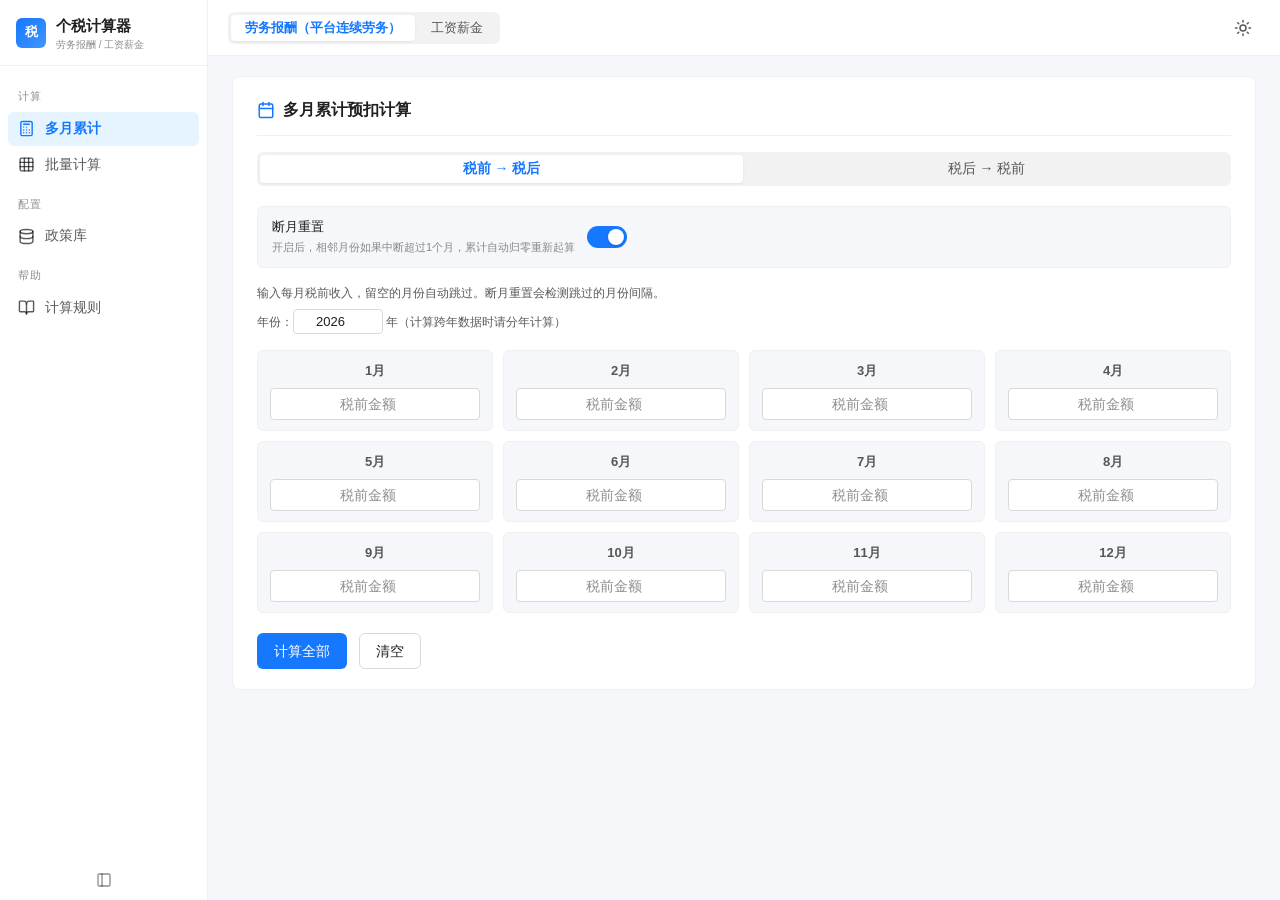
==== index.html @ c93a11ab "feat(报告): 打印/PDF 报告——分节正式式版式、批量逐人工资条块、敏感信息脱敏、抬头定制 - 新增 print-report.js（PageReport）：数据组装纯函数（rows+env " ====
<!DOCTYPE html>
<html lang="zh-CN">
<head>
<meta charset="UTF-8">
<meta name="viewport" content="width=device-width, initial-scale=1.0">
<title>个税计算器 · 劳务报酬 / 工资薪金</title>
<link rel="stylesheet" href="css/tokens.css">
<link rel="stylesheet" href="css/base.css">
<link rel="stylesheet" href="css/components.css">
<link rel="stylesheet" href="css/layout.css">
<link rel="stylesheet" href="css/print.css">
</head>
<body>
<div class="app-shell">

  <!-- ==================== 侧边栏 ==================== -->
  <aside class="sidebar" id="sidebar">
    <div class="sidebar-brand">
      <div class="brand-logo">税</div>
      <div class="brand-name">个税计算器<small>劳务报酬 / 工资薪金</small></div>
    </div>
    <nav class="sidebar-menu">
      <div class="menu-group">计算</div>
      <button class="menu-item" data-route="multi">
        <span class="icon"><svg viewBox="0 0 24 24" fill="none" stroke="currentColor" stroke-width="2" stroke-linecap="round" stroke-linejoin="round"><rect x="4" y="2" width="16" height="20" rx="2"/><line x1="8" x2="16" y1="6" y2="6"/><path d="M16 14h.01"/><path d="M12 10h.01"/><path d="M8 10h.01"/><path d="M12 14h.01"/><path d="M8 14h.01"/><path d="M12 18h.01"/><path d="M8 18h.01"/><path d="M16 18h.01"/></svg></span>
        <span class="menu-label">多月累计</span>
      </button>
      <button class="menu-item" data-route="batch">
        <span class="icon"><svg viewBox="0 0 24 24" fill="none" stroke="currentColor" stroke-width="2" stroke-linecap="round" stroke-linejoin="round"><rect width="18" height="18" x="3" y="3" rx="2"/><path d="M3 9h18"/><path d="M3 15h18"/><path d="M9 3v18"/><path d="M15 3v18"/></svg></span>
        <span class="menu-label">批量计算</span>
      </button>
      <div class="menu-group">配置</div>
      <button class="menu-item" data-route="policy">
        <span class="icon"><svg viewBox="0 0 24 24" fill="none" stroke="currentColor" stroke-width="2" stroke-linecap="round" stroke-linejoin="round"><ellipse cx="12" cy="5" rx="9" ry="3"/><path d="M3 5V19A9 3 0 0 0 21 19V5"/><path d="M3 12A9 3 0 0 0 21 12"/></svg></span>
        <span class="menu-label">政策库</span>
      </button>
      <div class="menu-group">帮助</div>
      <button class="menu-item" data-route="rules">
        <span class="icon"><svg viewBox="0 0 24 24" fill="none" stroke="currentColor" stroke-width="2" stroke-linecap="round" stroke-linejoin="round"><path d="M12 7v14"/><path d="M3 18a1 1 0 0 1-1-1V4a1 1 0 0 1 1-1h5a4 4 0 0 1 4 4 4 4 0 0 1 4-4h5a1 1 0 0 1 1 1v13a1 1 0 0 1-1 1h-6a3 3 0 0 0-3 3 3 3 0 0 0-3-3z"/></svg></span>
        <span class="menu-label">计算规则</span>
      </button>
    </nav>
    <button class="btn btn-text btn-sm collapse-btn" id="sidebar-collapse" title="折叠侧栏">
      <svg viewBox="0 0 24 24" fill="none" stroke="currentColor" stroke-width="2" stroke-linecap="round" stroke-linejoin="round"><rect width="18" height="18" x="3" y="3" rx="2"/><path d="M9 3v18"/></svg>
    </button>
  </aside>
  <div class="drawer-mask" id="drawer-mask"></div>

  <!-- ==================== 主区 ==================== -->
  <div class="main-area">

    <header class="topbar">
      <button class="icon-btn hamburger-btn" id="sidebar-hamburger" title="打开菜单">
        <svg viewBox="0 0 24 24" fill="none" stroke="currentColor" stroke-width="2" stroke-linecap="round" stroke-linejoin="round"><line x1="4" x2="20" y1="6" y2="6"/><line x1="4" x2="20" y1="12" y2="12"/><line x1="4" x2="20" y1="18" y2="18"/></svg>
      </button>
      <div class="seg topbar-income">
        <button class="seg-btn income-type-btn active" data-income-type="labor">劳务报酬<span class="income-sub">（平台连续劳务）</span></button>
        <button class="seg-btn income-type-btn" data-income-type="salary">工资薪金</button>
      </div>
      <span class="spacer"></span>
      <button class="icon-btn" id="theme-toggle" title="切换亮暗主题">
        <svg class="icon-sun" viewBox="0 0 24 24" fill="none" stroke="currentColor" stroke-width="2" stroke-linecap="round" stroke-linejoin="round"><circle cx="12" cy="12" r="4"/><path d="M12 2v2"/><path d="M12 20v2"/><path d="m4.93 4.93 1.41 1.41"/><path d="m17.66 17.66 1.41 1.41"/><path d="M2 12h2"/><path d="M20 12h2"/><path d="m6.34 17.66-1.41 1.41"/><path d="m19.07 4.93-1.41 1.41"/></svg>
        <svg class="icon-moon" viewBox="0 0 24 24" fill="none" stroke="currentColor" stroke-width="2" stroke-linecap="round" stroke-linejoin="round" style="display:none;"><path d="M12 3a6 6 0 0 0 9 9 9 9 0 1 1-9-9Z"/></svg>
      </button>
    </header>

    <main class="page-container">

      <!-- ======== 页面：多月累计 ======== -->
      <section class="page" id="page-multi">
        <div class="card">
          <div class="card-title">
            <span class="icon"><svg viewBox="0 0 24 24" fill="none" stroke="currentColor" stroke-width="2" stroke-linecap="round" stroke-linejoin="round"><path d="M8 2v4"/><path d="M16 2v4"/><rect width="18" height="18" x="3" y="4" rx="2"/><path d="M3 10h18"/></svg></span>
            多月累计预扣计算
          </div>

          <!-- 工资参数卡（内嵌，仅工资薪金模式显示；点击卡片头折叠/展开） -->
          <div id="multi-params-card" style="display:none;margin-bottom:20px;">
            <div class="boxed-block" style="padding:12px 16px;">
              <div class="row-flex" style="align-items:center;margin-bottom:0;cursor:pointer;user-select:none;" onclick="PageParams.toggleCard()" title="点击展开/收起工资参数">
                <span id="params-card-arrow" style="font-size:11px;color:var(--t-text-2);width:14px;">▾</span>
                <strong style="font-size:13px;color:var(--t-text);">⚙ 工资参数</strong>
                <span id="params-card-summary" style="font-size:12px;color:var(--t-text-2);flex:1;"></span>
                <button class="btn btn-secondary btn-sm" onclick="event.stopPropagation();App.navigate('policy')">政策数据管理</button>
              </div>
              <div id="params-card-body" style="margin-top:12px;">
                <div class="info-box warning" id="sp-data-missing" style="display:none;margin-bottom:12px;">
                  未检测到政策数据文件 <strong>tax-policy-data.js</strong>（应与本页面放在同一目录）。请拷贝该文件到同目录后刷新，或在「政策数据管理」中导入 Excel / JSON。
                </div>
                <div class="salary-params-grid">
                  <div class="sp-field"><label>参保城市</label><select id="sp-city" onchange="PageParams.onCityParamChange()"></select></div>
                  <div class="sp-field"><label>政策年度</label><select id="sp-year" onchange="PageParams.readSalaryParams()"></select></div>
                  <div class="sp-field"><label>公积金比例</label><select id="sp-fund-rate" onchange="PageParams.readSalaryParams()"></select></div>
                  <div class="sp-field" id="sp-fund-rate-custom-wrap" style="display:none;"><label>公积金比例（%）</label><input type="number" id="sp-fund-rate-custom" min="0" max="100" step="0.1" placeholder="如 7" oninput="PageParams.readSalaryParams()"></div>
                  <div class="sp-field"><label>社保基数（元/月）</label><input type="number" id="sp-social-base" min="0" step="0.01" placeholder="如 10000" oninput="PageParams.readSalaryParams()"></div>
                  <div class="sp-field"><label>公积金基数（元/月）</label><input type="number" id="sp-fund-base" min="0" step="0.01" placeholder="留空跟随社保基数" oninput="PageParams.readSalaryParams()"></div>
                  <div class="sp-field"><label>专项附加扣除（元/月）</label><input type="number" id="sp-extra-deduction" min="0" step="0.01" placeholder="如 1500" oninput="PageParams.readSalaryParams()"></div>
                </div>
                <div class="boxed-block">
                  <div class="row-flex" style="margin-bottom:4px;align-items:center;">
                    <label style="display:flex;align-items:center;gap:6px;font-weight:600;color:var(--t-text);cursor:pointer;">
                      <input type="checkbox" id="sp-extra-detail-on" onchange="PageParams.onExtraDetailToggle()"> 专项附加扣除按项分列（子女教育/婴幼儿/房贷房租等 7 项，含政策校验）
                    </label>
                    <span id="sp-extra-total-hint" style="margin-left:auto;font-size:12px;color:var(--t-success);font-weight:600;"></span>
                  </div>
                  <div id="sp-extra-detail-wrap" style="display:none;"></div>
                </div>
                <div class="row-flex" style="align-items:center;margin-bottom:8px;font-size:12px;color:var(--t-text-2);">
                  <span>政策预览月份：</span>
                  <input type="month" id="sp-preview-month" class="input-inline" onchange="PageParams.renderSalaryItemsTable()">
                  <span>实际计算按<strong>每笔发放月份</strong>自动匹配政策年度（如 2026 年 1~6 月适用 2025 社保年度标准）；切换上方月份可预览该月适用的上下限与实缴。</span>
                </div>
                <div class="scroll-x" style="margin-bottom:10px;">
                  <table class="result-table" id="sp-items-table" style="font-size:12px;"></table>
                </div>
                <div class="hint" style="margin-bottom:0;">政策数据为参考值，请以当地社保部门公布为准，可在「政策数据管理」中修改或导入。社保保留到分；公积金月缴存额按惯例四舍五入取整到元。批量计算时，行内「城市 / 社保基数 / 公积金基数 / 公积金比例」列优先于上述设置，其次为批量页「全局兜底设置」。</div>
              </div>
            </div>
          </div>

          <div class="seg seg-block" style="margin-bottom:20px;">
            <button class="seg-btn direction-btn active" data-dir="forward" data-target="multi">税前 → 税后</button>
            <button class="seg-btn direction-btn" data-dir="reverse" data-target="multi">税后 → 税前</button>
          </div>

          <div class="toggle-row" id="multi-gap-row">
            <div>
              <div class="toggle-label">断月重置</div>
              <div class="toggle-hint">开启后，相邻月份如果中断超过1个月，累计自动归零重新起算</div>
            </div>
            <label class="toggle-switch">
              <input type="checkbox" checked id="multi-gap-toggle">
              <span class="slider"></span>
            </label>
          </div>

          <p id="multi-input-hint" class="hint" style="margin-bottom:6px;">输入每月税前收入，留空的月份自动跳过。断月重置会检测跳过的月份间隔。</p>
          <p class="hint" style="margin-bottom:16px;">年份：<input type="number" id="multi-year" class="input-inline" min="2000" max="2100"> 年（计算跨年数据时请分年计算）</p>

          <div class="month-grid" id="month-grid"></div>

          <div id="multi-bonus-row" class="row-flex" style="display:none;">
            <div class="sp-field" style="width:200px;">
              <label>年终奖（全年一次性奖金，税前，可选）</label>
              <input type="number" id="multi-bonus-amount" min="0" step="0.01" placeholder="如 36000">
            </div>
            <div class="sp-field" style="width:160px;">
              <label>发放月份</label>
              <select id="multi-bonus-month"></select>
            </div>
            <div class="hint" style="flex:1;min-width:220px;padding-bottom:6px;">自动对比「单独计税（÷12 定档）」与「并入综合所得」并推荐更优方案；单独计税每人每年限用一次，命中无效区间会提示避坑。</div>
          </div>

          <div class="btn-row">
            <button class="btn btn-primary" onclick="PageMulti.calcMulti()">计算全部</button>
            <button class="btn btn-secondary" onclick="PageMulti.resetMulti()">清空</button>
          </div>
        </div>

        <div id="multi-result" style="display:none;"></div>
      </section>

      <!-- ======== 页面：批量计算 ======== -->
      <section class="page" id="page-batch">
        <div class="card">
          <div class="card-title">
            <span class="icon"><svg viewBox="0 0 24 24" fill="none" stroke="currentColor" stroke-width="2" stroke-linecap="round" stroke-linejoin="round"><path d="M21 15v4a2 2 0 0 1-2 2H5a2 2 0 0 1-2-2v-4"/><polyline points="17 8 12 3 7 8"/><line x1="12" x2="12" y1="3" y2="15"/></svg></span>
            上传表格批量计算
          </div>

          <div class="upload-area" id="upload-area">
            <input type="file" id="file-input" accept=".csv,.xlsx,.xls" multiple onchange="PageBatch.handleFile(event)">
            <div class="icon"><svg viewBox="0 0 24 24" fill="none" stroke="currentColor" stroke-width="2" stroke-linecap="round" stroke-linejoin="round"><path d="M21 15v4a2 2 0 0 1-2 2H5a2 2 0 0 1-2-2v-4"/><polyline points="17 8 12 3 7 8"/><line x1="12" x2="12" y1="3" y2="15"/></svg></div>
            <div class="title">点击或拖拽上传 CSV / Excel 文件</div>
            <div class="desc">支持同时选择多个文件，或分批上传自动合并计算</div>
            <div id="accum-indicator" class="info-box success" style="display:none;margin:12px auto 0;max-width:420px;"></div>
          </div>

          <!-- 全局兜底设置（工资薪金，上传前即可配置；取值顺序：行内列 > 此处 > 工资参数） -->
          <div class="boxed-block" id="batch-global-fallback" style="display:none;margin-top:16px;">
            <div class="row-flex" style="align-items:flex-end;">
              <div class="sp-field" style="min-width:280px;">
                <label>整批参保城市（表格有「城市」列时按行内为准）</label>
                <select id="batch-city" onchange="TaxState.batchCityId=this.value;"></select>
              </div>
              <div class="sp-field" style="padding-bottom:6px;">
                <label style="display:flex;align-items:center;gap:8px;cursor:pointer;font-size:13px;color:var(--t-text);margin:0;">
                  <input type="checkbox" id="batch-gross-as-base" onchange="TaxState.batchGrossAsBase=this.checked;">
                  无基数时按应发工资作基数
                </label>
              </div>
            </div>
            <div class="hint" style="margin:8px 0 0;">三险一金按城市政策自动计算（个人 + 单位，结果含企业用工总成本）。取值顺序：行内「城市 / 社保基数 / 公积金基数 / 公积金比例」列 &gt; 此处整批设置 &gt; 「多月累计」页的「工资参数」；均无基数则记 0 并在结果中标注。</div>
          </div>

          <div style="margin-top:16px;">
            <div class="info-box" id="batch-info-labor" style="margin-bottom:12px;">
              <strong>表格格式要求（劳务报酬）：</strong><br>
              <strong>识别列（至少填一项）：</strong><strong>姓名</strong>、<strong>身份证号</strong>、<strong>电话</strong>、<strong>银行卡号</strong><br>
              <strong>数据列：</strong><strong>月份</strong>（支持 2024-01、2024/01、2024年1月、202401、1月、Excel日期序列号等格式）、<strong>金额</strong>（税前或税后收入）<br>
              <em>列顺序不限，系统自动识别。优先按身份证号识别人员，无身份证时综合姓名+电话+银行卡匹配。<br>
              如果只有1列数据，默认当作金额处理。CSV 文件支持 UTF-8 和 GBK 编码。</em>
            </div>
            <div class="info-box" id="batch-info-salary" style="margin-bottom:0;display:none;">
              <strong>表格格式要求（工资薪金）：</strong><br>
              <strong>识别列（至少填一项）：</strong><strong>姓名</strong>、<strong>身份证号</strong>、<strong>电话</strong>、<strong>银行卡号</strong><br>
              <strong>数据列：</strong><strong>月份</strong>、<strong>应发工资</strong>（或实发工资，按计算方向选择）<br>
              <strong>可选列：</strong><strong>城市</strong>（广州/深圳等，按行内城市政策计算）、<strong>社保基数</strong>、<strong>公积金基数</strong>、<strong>公积金比例</strong>（按行择档，填 5 = 5%，兼容 0.05、"5%"）、<strong>专项附加扣除</strong>、<strong>年终奖</strong>（全年一次性奖金，按人按年计一次，自动对比单独计税与并入综合所得并择优）——行内有值时优先使用，缺失时回退到整批城市选择和「工资参数」全局设置；三险一金按基数×城市政策自动计算（结果同时给出个人与单位部分、企业用工总成本），无需导入<br>
              <em>列顺序不限，系统自动识别，可在列映射界面手动调整。每人按月累计预扣，同月多笔合并计税，跨年自动重置，不适用断月重置。政策上下限/比例为参考值，请以当地公布为准。</em>
            </div>
          </div>

          <div class="btn-row">
            <button class="btn btn-secondary" onclick="Exporter.downloadTemplate()">下载模板</button>
            <button class="btn btn-danger" onclick="PageBatch.resetBatch()">清空数据</button>
          </div>
        </div>

        <!-- 数据预览区（上传后显示） -->
        <div id="batch-preview" style="display:none;"></div>

        <!-- 计算结果区（计算后显示） -->
        <div id="batch-result" style="display:none;"></div>
      </section>

      <!-- ======== 页面：政策库 ======== -->
      <section class="page" id="page-policy">
        <div class="card" id="policy-modal">
          <div class="card-title">
            <span class="icon"><svg viewBox="0 0 24 24" fill="none" stroke="currentColor" stroke-width="2" stroke-linecap="round" stroke-linejoin="round"><ellipse cx="12" cy="5" rx="9" ry="3"/><path d="M3 5V19A9 3 0 0 0 21 19V5"/><path d="M3 12A9 3 0 0 0 21 12"/></svg></span>
            城市社保公积金政策库
          </div>
          <div id="pm-storage-status" class="info-box compact"></div>
          <div class="info-box compact">
            数据分三层：<strong>tax-policy-data.js</strong>（出厂种子，跨机拷贝即用）→ 本机浏览器自动存档（修改后即时保存，刷新自动加载）→ Excel / JSON 导出（人工备份与跨机同步）。数值为参考值，请以当地社保部门公布为准。
          </div>
          <div class="row-flex" style="margin-bottom:14px;">
            <div class="sp-field" style="width:180px;"><label>城市</label><select id="pm-city" onchange="PagePolicy.onPmCityChange()"></select></div>
            <div class="sp-field" style="width:220px;"><label>年度</label><select id="pm-year" onchange="PagePolicy.onPmYearChange()"></select></div>
            <button class="btn btn-secondary btn-sm" onclick="PagePolicy.pmAddCity()">新增城市</button>
            <button class="btn btn-secondary btn-sm" onclick="PagePolicy.pmAddYear()">新增年度</button>
            <button class="btn btn-secondary btn-sm" onclick="PagePolicy.pmDeleteYear()">删除当前年度</button>
            <button class="btn btn-secondary btn-sm" onclick="PagePolicy.pmResetToSeed()">恢复数据文件默认</button>
          </div>
          <div class="row-flex" style="margin-bottom:14px;">
            <div class="sp-field" style="width:170px;"><label>生效起（YYYY-MM）</label><input class="pm-item-input" style="text-align:left;" id="pm-eff-start" onchange="PagePolicy.onPmEffectiveChange()"></div>
            <div class="sp-field" style="width:170px;"><label>生效止（YYYY-MM）</label><input class="pm-item-input" style="text-align:left;" id="pm-eff-end" onchange="PagePolicy.onPmEffectiveChange()"></div>
            <div class="sp-field" style="flex:1;min-width:200px;"><label>年度说明</label><input class="pm-item-input" style="text-align:left;" id="pm-label" onchange="PagePolicy.onPmLabelChange()"></div>
          </div>
          <div id="pm-items-wrap"></div>
          <div class="btn-row">
            <button class="btn btn-primary" style="flex:1;" onclick="PagePolicy.pmExportExcel()">导出 Excel</button>
            <label class="btn btn-secondary" style="flex:1;cursor:pointer;">
              导入 Excel（覆盖）
              <input type="file" accept=".xlsx,.xls" style="display:none;" onchange="PagePolicy.pmImportExcel(this)">
            </label>
            <button class="btn btn-secondary" style="flex:1;" onclick="PagePolicy.pmExportJSON()">导出 JSON</button>
            <label class="btn btn-secondary" style="flex:1;cursor:pointer;">
              导入 JSON（覆盖）
              <input type="file" accept=".json" style="display:none;" onchange="PagePolicy.pmImportJSON(this)">
            </label>
          </div>
        </div>
      </section>

      <!-- ======== 页面：计算规则（跟随顶部所得类型切换） ======== -->
      <section class="page" id="page-rules">
        <p class="hint" style="margin-bottom:12px;">本页跟随顶部「劳务报酬 / 工资薪金」切换，仅显示当前计算方式的规则与对应税率表。</p>

        <!-- 劳务报酬 -->
        <div id="rules-labor">
          <div class="card">
            <div class="card-title">
              <span class="icon"><svg viewBox="0 0 24 24" fill="none" stroke="currentColor" stroke-width="2" stroke-linecap="round" stroke-linejoin="round"><path d="M12 7v14"/><path d="M3 18a1 1 0 0 1-1-1V4a1 1 0 0 1 1-1h5a4 4 0 0 1 4 4 4 4 0 0 1 4-4h5a1 1 0 0 1 1 1v13a1 1 0 0 1-1 1h-6a3 3 0 0 0-3 3 3 3 0 0 0-3-3z"/></svg></span>
              劳务报酬（平台连续劳务 · 累计预扣法）
            </div>
            <div class="info-box">
              <strong>适用场景：</strong>平台连续劳务（如直播、外卖、网约车等连续性收入），2025年10月1日及以后发放的结算采用<strong>累计预扣法</strong>计税（依据：国家税务总局公告2018年第61号）。<br>
              <strong>政策切换：</strong>2025年9月及之前发放的结算按<strong>生产经营所得</strong>计算，不扣税；2025年10月及之后发放的结算适用新政策（累计预扣法）。<br>
              <strong>计税规则：</strong>每次劳务报酬收入 × 80% 为"预扣收入额"，累计预扣收入额减去累计减除费用（5,000元/月）后，按下方「预扣率表」3%～45% 七级超额累进预扣个税。<br>
              <strong>断月规则：</strong>平台连续劳务发放中断超过1个月，累计应归零重新起算（可选，通过「断月重置」开关启用）。<br>
              <strong>同月多笔：</strong>同一月份多笔收入合并计税，当月减除费用只计一次；跨年请分年计算。
            </div>
          </div>

          <div class="card">
            <div class="card-title">个人所得税预扣率表（连续劳务报酬 · 累计预扣法适用）</div>
            <div class="scroll-x">
              <table class="result-table" id="rules-table-labor" style="max-width:640px;"></table>
            </div>
            <div class="hint">预扣收入额 = 收入 × 80%；按「累计预扣收入额 − 累计减除费用（5,000 元/月）」对照上表定档。税率表与计算引擎共用同一份数据，所见即所用。</div>
          </div>
        </div>

        <!-- 工资薪金 -->
        <div id="rules-salary" style="display:none;">
          <div class="card">
            <div class="card-title">
              <span class="icon"><svg viewBox="0 0 24 24" fill="none" stroke="currentColor" stroke-width="2" stroke-linecap="round" stroke-linejoin="round"><path d="M12 7v14"/><path d="M3 18a1 1 0 0 1-1-1V4a1 1 0 0 1 1-1h5a4 4 0 0 1 4 4 4 4 0 0 1 4-4h5a1 1 0 0 1 1 1v13a1 1 0 0 1-1 1h-6a3 3 0 0 0-3 3 3 3 0 0 0-3-3z"/></svg></span>
              工资薪金（累计预扣法）
            </div>
            <div class="info-box">
              <strong>适用场景：</strong>单位发放的<strong>工资薪金</strong>所得，按<strong>累计预扣法</strong>预扣预缴个税（依据：国家税务总局公告2020年第13号）。<br>
              <strong>计税公式：</strong>累计应纳税所得额 = 累计应发工资 − 累计减除费用（5,000元/月） − 累计三险一金（个人部分） − 累计专项附加扣除；本期预扣 = 累计应纳税额 − 累计已预扣。<br>
              <strong>税后实发：</strong>应发工资 − 个人三险一金 − 个人所得税。三险一金按「工资参数」中的基数×比例自动计算（个人与单位部分分列），比例可按所在城市调整。<br>
              <strong>年终奖：</strong>全年一次性奖金可选<strong>单独计税</strong>（按下方「按月换算税率表」÷12 定档，每年限一次）或<strong>并入综合所得</strong>（计入发放月累计，按「预扣率表一」累计定档），系统自动对比并推荐更优方案。<br>
              <strong>企业成本：</strong>结果同时给出单位部分社保公积金与企业用工总成本（应发工资 + 单位缴纳），比例在「政策库」中可核对调整。<br>
              <strong>跨年规则：</strong>每年1月起，累计收入、累计已预扣税额、累计减除费用均归零重新起算；工资薪金不适用「断月重置」与 2025 年 10 月政策切换。
            </div>
          </div>

          <div class="card">
            <div class="card-title">个人所得税预扣率表一（居民工资薪金所得 · 累计预扣法适用）</div>
            <div class="scroll-x">
              <table class="result-table" id="rules-table-salary" style="max-width:640px;"></table>
            </div>
            <div class="hint">本期应预扣税额 = 累计应纳税所得额 × 税率 − 速算扣除数 − 累计已预扣税额。税率表与计算引擎共用同一份数据，所见即所用。</div>
          </div>

          <div class="card">
            <div class="card-title">按月换算税率表（年终奖单独计税 · 按奖金 ÷12 定档）</div>
            <div class="scroll-x">
              <table class="result-table" id="rules-table-bonus" style="max-width:640px;"></table>
            </div>
            <div class="hint">应纳税额 = 全年一次性奖金全额 × 对应税率 − 速算扣除数（速算扣除数只减一次，不乘 12）；单独计税每人每年限用一次。</div>
          </div>

          <div class="card">
            <div class="card-title">年终奖无效区间（多发一元、到手反而更少）</div>
            <div class="scroll-x">
              <table class="result-table" id="rules-table-trap" style="max-width:480px;"></table>
            </div>
            <div class="hint">奖金落在区间内时，税后到手反而低于恰好按下沿金额发放；系统计算时会自动提示避坑。</div>
          </div>

          <div class="card">
            <div class="card-title">通用规则与示例</div>
            <div class="info-box">
              <strong>跨年重置：</strong>每年1月起，累计收入、累计已预扣税额、累计减除费用均归零重新起算。<br>
              <strong>同月多笔：</strong>同一月份多笔收入合并计税，当月减除费用与三险一金只计一次。
            </div>
            <div class="info-box success" style="margin-bottom:0;">
              <strong>示例：</strong>月薪 10,000，自定义城市（养老 8%+医疗 2%+失业 0.5%+公积金 12%，无上下限），专项附加 1,000/月 → 三险一金 2,250；1月个税 = (10,000 − 5,000 − 2,250 − 1,000) × 3% = <strong>52.50</strong>；实发 = <strong>7,697.50</strong>。<br>
              若参保广州（失业 0.2%、公积金 5% 档），同样月薪三险一金为 1,520，个税与实发随之不同——这正是分城市政策的意义。<br>
              年终奖示例：36,000 单独计税 = 36,000 × 3% = <strong>1,080</strong>；若并入综合所得（月薪 1 万×12、三险一金 2,250、附加 1,000）税负增量为 2,550 → 推荐单独计税，节税 1,470。
            </div>
          </div>
        </div>
      </section>

    </main>
    <div id="print-report" class="print-report"></div>
  </div>
</div>

<script src="tax-policy-data.js"></script>
<script src="js/state.js"></script>
<script src="js/utils.js"></script>
<script src="js/tax-engine.js"></script>
<script src="js/policy-library.js"></script>
<script src="js/social-insurance.js"></script>
<script src="js/exporter.js"></script>
<script src="js/ui.js"></script>
<script src="js/page-shared.js"></script>
<script src="js/page-multi.js"></script>
<script src="js/batch-parse.js"></script>
<script src="js/batch-calc.js"></script>
<script src="js/batch-source.js"></script>
<script src="js/batch-view.js"></script>
<script src="js/batch-export.js"></script>
<script src="js/page-batch.js"></script>
<script src="js/page-params.js"></script>
<script src="js/page-policy.js"></script>
<script src="js/page-rules.js"></script>
<script src="js/app.js"></script>
<script src="js/print-report.js"></script>
<script src="js/self-tests.js"></script>
</body>
</html>
---- css/tokens.css ----
/* ============================================================
   tokens.css — 设计令牌（Ant Design 企业蓝 · 亮暗双主题）
   主题切换：<html class="theme-dark"> 挂载暗色变量组。
   所有组件禁止硬编码颜色，一律引用本文件的变量。
   ============================================================ */

:root {
  /* 主色 */
  --t-primary: #1677ff;
  --t-primary-hover: #4096ff;
  --t-primary-active: #0958d9;
  --t-primary-bg: #e6f4ff;
  --t-primary-border: #91caff;

  /* 语义色 */
  --t-success: #52c41a;
  --t-success-bg: #f6ffed;
  --t-success-border: #b7eb8f;
  --t-warning: #faad14;
  --t-warning-bg: #fffbe6;
  --t-warning-border: #ffe58f;
  --t-error: #ff4d4f;
  --t-error-bg: #fff2f0;
  --t-error-border: #ffccc7;

  /* 中性面层 */
  --t-bg-layout: #f5f7fa;
  --t-bg-container: #ffffff;
  --t-bg-elevated: #ffffff;
  --t-bg-hover: rgba(0, 0, 0, 0.04);
  --t-bg-header: #fafafa;
  --t-bg-input: #ffffff;

  /* 文字三级 */
  --t-text: rgba(0, 0, 0, 0.88);
  --t-text-2: rgba(0, 0, 0, 0.65);
  --t-text-3: rgba(0, 0, 0, 0.45);
  --t-text-inverse: #ffffff;

  /* 线与分割 */
  --t-border: #d9d9d9;
  --t-border-hover: #1677ff;
  --t-split: #f0f0f0;
  --t-shadow-divider: 1px 0 0 var(--t-split);

  /* 阴影 */
  --t-shadow-sm: 0 1px 2px rgba(0, 0, 0, 0.04), 0 1px 4px rgba(0, 0, 0, 0.03);
  --t-shadow-md: 0 2px 8px rgba(0, 0, 0, 0.08), 0 1px 2px rgba(0, 0, 0, 0.05);
  --t-shadow-lg: 0 6px 16px rgba(0, 0, 0, 0.10), 0 3px 6px -4px rgba(0, 0, 0, 0.10);

  /* 几何 */
  --t-radius-lg: 8px;
  --t-radius: 6px;
  --t-radius-sm: 4px;
  --t-sidebar-w: 208px;
  --t-sidebar-collapsed-w: 56px;
  --t-topbar-h: 56px;
}

html.theme-dark {
  --t-primary: #1668dc;
  --t-primary-hover: #3c89e8;
  --t-primary-active: #0c4a8c;
  --t-primary-bg: rgba(22, 104, 220, 0.18);
  --t-primary-border: #15395a;

  --t-success: #49aa19;
  --t-success-bg: rgba(82, 196, 26, 0.12);
  --t-success-border: rgba(82, 196, 26, 0.35);
  --t-warning: #d89614;
  --t-warning-bg: rgba(250, 173, 20, 0.12);
  --t-warning-border: rgba(250, 173, 20, 0.35);
  --t-error: #dc4446;
  --t-error-bg: rgba(255, 77, 79, 0.12);
  --t-error-border: rgba(255, 77, 79, 0.35);

  --t-bg-layout: #0f0f0f;
  --t-bg-container: #1f1f1f;
  --t-bg-elevated: #262626;
  --t-bg-hover: rgba(255, 255, 255, 0.06);
  --t-bg-header: #232323;
  --t-bg-input: #1f1f1f;

  --t-text: rgba(255, 255, 255, 0.85);
  --t-text-2: rgba(255, 255, 255, 0.65);
  --t-text-3: rgba(255, 255, 255, 0.45);
  --t-text-inverse: #ffffff;

  --t-border: #303030;
  --t-border-hover: #1668dc;
  --t-split: #333333;
  --t-shadow-divider: 1px 0 0 var(--t-split);

  --t-shadow-sm: 0 1px 2px rgba(0, 0, 0, 0.35);
  --t-shadow-md: 0 2px 8px rgba(0, 0, 0, 0.45);
  --t-shadow-lg: 0 6px 16px rgba(0, 0, 0, 0.55), 0 3px 6px -4px rgba(0, 0, 0, 0.45);
}
---- css/base.css ----
/* ============================================================
   base.css — reset、字体、滚动条、可访问性、通用工具类
   ============================================================ */

*,
*::before,
*::after { margin: 0; padding: 0; box-sizing: border-box; }

html {
  -webkit-text-size-adjust: 100%;
  text-size-adjust: 100%;
}

body {
  font-family: -apple-system, BlinkMacSystemFont, 'Segoe UI',
    'PingFang SC', 'Hiragino Sans GB', 'Microsoft YaHei', sans-serif;
  font-size: 14px;
  line-height: 1.6;
  color: var(--t-text);
  background: var(--t-bg-layout);
  min-height: 100vh;
  transition: background-color 0.25s ease, color 0.25s ease;
}

h1, h2, h3, h4 { font-weight: 600; line-height: 1.35; }

/* 数字一律等宽对齐，金额列专用 */
.num,
input[type="number"],
.result-table td,
.result-table th,
.summary-item .value,
.detail-table td,
.detail-table th { font-variant-numeric: tabular-nums; }

::selection { background: var(--t-primary-bg); }

/* 滚动条（WebKit + Firefox 细化） */
* { scrollbar-width: thin; scrollbar-color: var(--t-border) transparent; }
*::-webkit-scrollbar { width: 8px; height: 8px; }
*::-webkit-scrollbar-thumb { background: var(--t-border); border-radius: 4px; }
*::-webkit-scrollbar-thumb:hover { background: var(--t-text-3); }
*::-webkit-scrollbar-track { background: transparent; }

/* 键盘可见焦点环 */
:focus-visible {
  outline: 2px solid var(--t-primary);
  outline-offset: 1px;
}
input:focus-visible,
select:focus-visible,
textarea:focus-visible { outline: none; }

@media (prefers-reduced-motion: reduce) {
  *, *::before, *::after {
    animation-duration: 0.01ms !important;
    animation-iteration-count: 1 !important;
    transition-duration: 0.01ms !important;
  }
}

/* ---------- 通用工具类 ---------- */
.t-hidden { display: none !important; }
.t-mono { font-family: 'Bahnschrift', 'DIN Alternate', Consolas, monospace; }

.t-ellipsis {
  overflow: hidden;
  white-space: nowrap;
  text-overflow: ellipsis;
}

/* 横向滚动容器：宽表格统一包裹 */
.scroll-x {
  overflow-x: auto;
  -webkit-overflow-scrolling: touch;
}
---- css/components.css ----
/* ============================================================
   components.css — Ant Design 语言手写组件库
   覆盖页面与 JS 模板使用的全部 class 词汇；
   禁止在 HTML/JS 模板里写视觉类 inline style。
   ============================================================ */

/* ---------- 按钮 ---------- */
.btn {
  display: inline-flex;
  align-items: center;
  justify-content: center;
  gap: 6px;
  padding: 7px 16px;
  border-radius: var(--t-radius);
  font-size: 14px;
  font-weight: 400;
  font-family: inherit;
  line-height: 1.45;
  cursor: pointer;
  border: 1px solid transparent;
  transition: color 0.2s, background-color 0.2s, border-color 0.2s, box-shadow 0.2s;
  white-space: nowrap;
  user-select: none;
}
.btn:active { transition: none; }

.btn-primary { background: var(--t-primary); color: var(--t-text-inverse); }
.btn-primary:hover { background: var(--t-primary-hover); }
.btn-primary:active { background: var(--t-primary-active); }

.btn-secondary,
.btn-default {
  background: var(--t-bg-input);
  color: var(--t-text);
  border-color: var(--t-border);
}
.btn-secondary:hover,
.btn-default:hover { color: var(--t-primary-hover); border-color: var(--t-primary-hover); }

.btn-green,
.btn-success { background: var(--t-success); color: var(--t-text-inverse); }
.btn-green:hover,
.btn-success:hover { background: var(--t-success); opacity: 0.85; }

.btn-danger { background: var(--t-error); color: var(--t-text-inverse); }
.btn-danger:hover { opacity: 0.85; }

.btn-text {
  background: transparent;
  color: var(--t-text-2);
  border-color: transparent;
}
.btn-text:hover { color: var(--t-text); background: var(--t-bg-hover); }

.btn-sm { padding: 3px 10px; font-size: 12px; border-radius: var(--t-radius-sm); }

.btn:disabled { cursor: not-allowed; opacity: 0.5; }

.btn-row {
  display: flex;
  gap: 12px;
  margin-top: 20px;
  flex-wrap: wrap;
}

a { color: var(--t-primary); text-decoration: none; }
a:hover { color: var(--t-primary-hover); }

/* ---------- 分段控制器（所得类型 / 计算方向） ---------- */
.seg {
  display: inline-flex;
  background: rgba(0, 0, 0, 0.05);
  border-radius: var(--t-radius);
  padding: 3px;
  gap: 2px;
}
html.theme-dark .seg { background: rgba(255, 255, 255, 0.08); }
.seg-btn {
  flex: 1 1 auto;
  min-width: 0;
  padding: 5px 16px;
  text-align: center;
  border-radius: calc(var(--t-radius) - 2px);
  cursor: pointer;
  font-size: 14px;
  font-weight: 500;
  font-family: inherit;
  color: var(--t-text-2);
  transition: color 0.2s, background-color 0.2s, box-shadow 0.2s;
  border: none;
  background: none;
  white-space: nowrap;
}
.seg-btn:hover { color: var(--t-text); }
.seg-btn.active {
  background: var(--t-bg-container);
  color: var(--t-primary);
  font-weight: 600;
  box-shadow: var(--t-shadow-sm);
}
html.theme-dark .seg-btn.active { background: var(--t-bg-elevated); }
.seg-block { display: flex; width: 100%; }

/* ---------- 卡片 ---------- */
.card {
  background: var(--t-bg-container);
  border: 1px solid var(--t-split);
  border-radius: var(--t-radius-lg);
  padding: 20px 24px;
  margin-bottom: 20px;
  transition: background-color 0.25s, border-color 0.25s;
}

.card-title {
  font-size: 16px;
  font-weight: 600;
  color: var(--t-text);
  padding-bottom: 12px;
  margin-bottom: 16px;
  border-bottom: 1px solid var(--t-split);
  display: flex;
  align-items: center;
  gap: 8px;
  flex-wrap: wrap;
}
.card-title .icon { display: inline-flex; color: var(--t-primary); }
.card-title .icon svg { width: 18px; height: 18px; }
.card-title .btn { margin-left: auto; }

/* ---------- 表单 ---------- */
.form-row {
  display: grid;
  grid-template-columns: 1fr 1fr;
  gap: 16px;
  margin-bottom: 16px;
}
.form-group { display: flex; flex-direction: column; gap: 6px; }
.form-group.full { grid-column: 1 / -1; }

label { font-size: 13px; color: var(--t-text-2); font-weight: 500; }

input, select, textarea {
  background: var(--t-bg-input);
  border: 1px solid var(--t-border);
  border-radius: var(--t-radius);
  padding: 6px 11px;
  color: var(--t-text);
  font-size: 14px;
  font-family: inherit;
  outline: none;
  transition: border-color 0.2s, box-shadow 0.2s, background-color 0.25s;
}
input:hover, select:hover, textarea:hover { border-color: var(--t-primary-hover); }
input:focus, select:focus, textarea:focus {
  border-color: var(--t-primary);
  box-shadow: 0 0 0 2px rgba(22, 119, 255, 0.1);
}
html.theme-dark input:focus,
html.theme-dark select:focus,
html.theme-dark textarea:focus { box-shadow: 0 0 0 2px rgba(22, 104, 220, 0.2); }

input::placeholder { color: var(--t-text-3); }
input[type="checkbox"], input[type="radio"] { accent-color: var(--t-primary); cursor: pointer; }
input[type="number"] { font-variant-numeric: tabular-nums; }
input:disabled, select:disabled { background: var(--t-bg-layout); color: var(--t-text-3); cursor: not-allowed; }

.input-error,
input.input-error {
  border-color: var(--t-error) !important;
  background: var(--t-error-bg) !important;
}

/* 参数网格（工资参数 / 弹层编辑器共用） */
.salary-params-grid,
.form-grid {
  display: grid;
  grid-template-columns: repeat(auto-fit, minmax(170px, 1fr));
  gap: 12px;
  margin-bottom: 14px;
}
.sp-field { display: flex; flex-direction: column; gap: 4px; }
.sp-field label { display: block; font-size: 12px; margin-bottom: 0; }
.sp-field input, .sp-field select {
  width: 100%;
  padding: 5px 10px;
  font-size: 13px;
}

.pm-item-input {
  width: 100%;
  padding: 4px 8px;
  font-size: 12px;
  text-align: right;
}

/* ---------- 表格 ---------- */
.result-card {
  background: var(--t-bg-container);
  border: 1px solid var(--t-split);
  border-radius: var(--t-radius-lg);
  overflow: hidden;
  margin-bottom: 20px;
}

.result-header {
  background: var(--t-bg-header);
  padding: 12px 20px;
  font-weight: 600;
  display: flex;
  justify-content: space-between;
  align-items: center;
  gap: 12px;
  border-bottom: 1px solid var(--t-split);
  flex-wrap: wrap;
}

.result-table { width: 100%; border-collapse: collapse; }
.result-table th {
  background: var(--t-bg-header);
  padding: 10px 16px;
  text-align: right;
  font-size: 12px;
  color: var(--t-text-2);
  font-weight: 500;
  white-space: nowrap;
  border-bottom: 1px solid var(--t-split);
}
.result-table th:first-child { text-align: center; }
.result-table th.label-col { text-align: left; }
.result-table td {
  padding: 11px 16px;
  text-align: right;
  border-bottom: 1px solid var(--t-split);
  font-size: 14px;
  color: var(--t-text);
}
.result-table td:first-child { text-align: center; color: var(--t-text-2); }
.result-table td.label-col { text-align: left; font-weight: 500; }
.result-table tr:last-child td { border-bottom: none; }
.result-table tbody tr:hover td { background: var(--t-bg-hover); }

.result-table .highlight { font-weight: 700; color: var(--t-success); }
.result-table .tax-col { color: var(--t-error); font-weight: 600; }
.result-table .total-row td {
  background: var(--t-bg-header);
  border-top: 2px solid var(--t-primary);
  font-weight: 700;
  padding: 13px 16px;
}

/* 跨行分组单元格（批量预览人员合并行） */
.result-table td.span-row {
  background: var(--t-bg-container);
  text-align: center;
  vertical-align: top;
  color: var(--t-text-2);
  font-weight: 600;
}

/* 逐月明细宽表：首列悬浮 + 行语义底色 */
.detail-table { min-width: 1080px; border-collapse: separate; border-spacing: 0; }
.detail-table.salary { min-width: 1340px; }
.detail-table th, .detail-table td { padding: 9px 12px; }
.detail-table td:first-child { white-space: nowrap; }
.detail-table th:first-child,
.detail-table td:first-child:not(.span-row) {
  position: sticky;
  left: 0;
  z-index: 1;
  background: var(--t-bg-container);
  box-shadow: var(--t-shadow-divider);
}
.detail-table th:first-child { background: var(--t-bg-header); }
.detail-table tr:hover td { background: var(--t-bg-hover); }
.detail-table tr.bonus-row td { background: rgba(22, 119, 255, 0.06); }
.detail-table tr.subtotal-row td { background: var(--t-bg-header); font-weight: 600; }
.detail-table tr.total-row td {
  background: var(--t-bg-header);
  font-weight: 700;
  border-top: 2px solid var(--t-primary);
}

/* 备注列：行名单行；政策标签明细单行省略，点击展开 */
.note-name { font-weight: 600; white-space: nowrap; }
.note-policy {
  max-width: 230px;
  margin-top: 2px;
  font-size: 11px;
  line-height: 1.6;
  color: var(--t-text-2);
}
.note-policy-detail {
  display: block;
  white-space: nowrap;
  overflow: hidden;
  text-overflow: ellipsis;
  cursor: zoom-in;
}
.note-policy-detail.expanded { white-space: normal; cursor: zoom-out; }
.note-policy-main { color: var(--t-text-2); font-size: 11px; }

/* ---------- 汇总数字卡（Statistic） ---------- */
.summary-grid {
  display: grid;
  grid-template-columns: repeat(4, 1fr);
  gap: 12px;
  margin-bottom: 20px;
}
.summary-item {
  background: var(--t-bg-container);
  border: 1px solid var(--t-split);
  border-radius: var(--t-radius-lg);
  padding: 14px 16px;
  text-align: center;
  transition: background-color 0.25s;
}
.summary-item .label { font-size: 12px; color: var(--t-text-2); margin-bottom: 4px; }
.summary-item .value { font-size: 22px; font-weight: 600; }
.summary-item .value.green { color: var(--t-success); }
.summary-item .value.red { color: var(--t-error); }
.summary-item .value.blue { color: var(--t-primary); }
.summary-item .value.orange { color: var(--t-warning); }

/* ---------- 上传区 ---------- */
.upload-area {
  border: 1px dashed var(--t-border);
  border-radius: var(--t-radius-lg);
  padding: 44px 24px;
  text-align: center;
  cursor: pointer;
  transition: border-color 0.2s, background-color 0.2s;
  position: relative;
}
.upload-area:hover, .upload-area.dragover {
  border-color: var(--t-primary);
  background: var(--t-primary-bg);
}
.upload-area .icon { font-size: 20px; color: var(--t-primary); margin-bottom: 10px; }
.upload-area .icon svg { width: 36px; height: 36px; }
.upload-area .title { font-size: 15px; font-weight: 600; margin-bottom: 4px; }
.upload-area .desc { font-size: 13px; color: var(--t-text-2); }
.upload-area input[type="file"] {
  position: absolute;
  inset: 0;
  opacity: 0;
  cursor: pointer;
}

/* ---------- 提示条（Alert） ---------- */
.info-box {
  background: var(--t-primary-bg);
  border: 1px solid var(--t-primary-border);
  border-radius: var(--t-radius);
  padding: 10px 14px;
  font-size: 13px;
  color: var(--t-text-2);
  line-height: 1.7;
  margin-bottom: 20px;
}
.info-box strong { color: var(--t-text); font-weight: 600; }
.info-box.success { background: var(--t-success-bg); border-color: var(--t-success-border); }
.info-box.warning { background: var(--t-warning-bg); border-color: var(--t-warning-border); }
.info-box.error { background: var(--t-error-bg); border-color: var(--t-error-border); }
.info-box.compact { padding: 8px 12px; margin-bottom: 12px; font-size: 12px; }

/* ---------- 弹层（Modal） ---------- */
.modal-overlay {
  position: fixed;
  inset: 0;
  background: rgba(0, 0, 0, 0.45);
  display: flex;
  align-items: center;
  justify-content: center;
  z-index: 1000;
  padding: 20px;
}
.modal-card {
  background: var(--t-bg-elevated);
  border: 1px solid var(--t-split);
  border-radius: var(--t-radius-lg);
  box-shadow: var(--t-shadow-lg);
  width: 100%;
  max-width: 880px;
  max-height: 90vh;
  overflow-y: auto;
  padding: 20px 24px;
  animation: modal-in 0.18s ease-out;
}
@keyframes modal-in {
  from { opacity: 0; transform: translateY(-8px) scale(0.98); }
  to { opacity: 1; transform: none; }
}

/* ---------- 标签 / 徽章 ---------- */
.badge, .tag {
  display: inline-block;
  background: var(--t-primary-bg);
  color: var(--t-primary);
  font-size: 12px;
  line-height: 20px;
  padding: 0 8px;
  border-radius: var(--t-radius-sm);
  font-weight: 400;
  white-space: nowrap;
}
.tag.success { background: var(--t-success-bg); color: var(--t-success); }
.tag.warning { background: var(--t-warning-bg); color: var(--t-warning); }
.tag.error { background: var(--t-error-bg); color: var(--t-error); }
.tag.neutral { background: var(--t-bg-hover); color: var(--t-text-2); }

/* ---------- 工具栏 ---------- */
.toolbar {
  display: flex;
  justify-content: space-between;
  align-items: center;
  margin-bottom: 16px;
  flex-wrap: wrap;
  gap: 12px;
}

/* ---------- 开关（Switch） ---------- */
.toggle-row {
  display: flex;
  align-items: center;
  gap: 12px;
  padding: 10px 14px;
  background: var(--t-bg-layout);
  border-radius: var(--t-radius);
  margin-bottom: 16px;
  border: 1px solid var(--t-split);
}
html.theme-dark .toggle-row { background: rgba(255, 255, 255, 0.04); }
.toggle-row .toggle-label { font-size: 13px; color: var(--t-text); font-weight: 500; flex: 1; }
.toggle-row .toggle-hint { font-size: 11px; color: var(--t-text-3); margin-top: 2px; font-weight: 400; }
.toggle-switch { position: relative; width: 40px; height: 22px; flex-shrink: 0; display: inline-block; }
.toggle-switch input { opacity: 0; width: 0; height: 0; }
.toggle-switch .slider {
  position: absolute;
  cursor: pointer;
  inset: 0;
  background: var(--t-border);
  border-radius: 22px;
  transition: background-color 0.2s;
}
.toggle-switch .slider::before {
  content: '';
  position: absolute;
  height: 16px;
  width: 16px;
  left: 3px;
  top: 3px;
  background: #fff;
  border-radius: 50%;
  transition: transform 0.2s;
  box-shadow: 0 1px 2px rgba(0, 0, 0, 0.2);
}
.toggle-switch input:checked + .slider { background: var(--t-primary); }
.toggle-switch input:checked + .slider::before { transform: translateX(18px); }

/* ---------- 文字提示（Tooltip） ---------- */
.tooltip { position: relative; display: inline-flex; align-items: center; gap: 4px; }
.tooltip .tip-icon {
  width: 15px; height: 15px;
  border-radius: 50%;
  background: var(--t-bg-hover);
  font-size: 10px;
  display: inline-flex;
  align-items: center;
  justify-content: center;
  color: var(--t-text-3);
  cursor: help;
  flex-shrink: 0;
}
.tooltip .tip-text {
  display: none;
  position: absolute;
  bottom: calc(100% + 8px);
  left: 50%;
  transform: translateX(-50%);
  background: rgba(0, 0, 0, 0.85);
  color: #fff;
  border-radius: var(--t-radius);
  padding: 6px 10px;
  font-size: 12px;
  white-space: nowrap;
  z-index: 20;
  box-shadow: var(--t-shadow-md);
}
html.theme-dark .tooltip .tip-text { background: rgba(70, 70, 70, 0.95); }
.tooltip:hover .tip-text { display: block; }

/* ---------- 空状态 ---------- */
.empty-state { text-align: center; padding: 40px; color: var(--t-text-3); }
.empty-state .icon { color: var(--t-text-3); margin-bottom: 12px; }
.empty-state .icon svg { width: 44px; height: 44px; }

/* ---------- 月份网格 ---------- */
.month-grid {
  display: grid;
  grid-template-columns: repeat(4, 1fr);
  gap: 10px;
  margin-bottom: 20px;
}
.month-cell {
  background: var(--t-bg-layout);
  border: 1px solid var(--t-split);
  border-radius: var(--t-radius);
  padding: 10px 12px;
  text-align: center;
  transition: border-color 0.2s, background-color 0.25s, box-shadow 0.2s;
}
html.theme-dark .month-cell { background: rgba(255, 255, 255, 0.04); }
.month-cell:focus-within {
  border-color: var(--t-primary);
  box-shadow: 0 0 0 2px rgba(22, 119, 255, 0.12);
}
.month-cell.has-data { border-color: var(--t-success); background: var(--t-success-bg); }
.month-cell .m-month-label { font-size: 13px; font-weight: 600; color: var(--t-text-2); margin-bottom: 6px; }
.month-cell.has-data .m-month-label { color: var(--t-success); }
.month-cell input[type="number"] {
  width: 100%;
  background: var(--t-bg-input);
  border: 1px solid var(--t-border);
  border-radius: var(--t-radius-sm);
  padding: 7px 10px;
  color: var(--t-text);
  font-size: 14px;
  text-align: center;
}
.month-cell input[type="number"]::placeholder { color: var(--t-text-3); }

/* ---------- 列映射 ---------- */
.mapping-grid {
  display: grid;
  grid-template-columns: repeat(auto-fill, minmax(160px, 1fr));
  gap: 10px;
  margin-bottom: 20px;
}
.mapping-col {
  background: var(--t-bg-layout);
  border: 1px solid var(--t-split);
  border-radius: var(--t-radius);
  padding: 12px;
  transition: border-color 0.2s, background-color 0.25s;
}
html.theme-dark .mapping-col { background: rgba(255, 255, 255, 0.04); }
.mapping-col.selected { border-color: var(--t-primary); background: var(--t-primary-bg); }
.mapping-col .col-idx { font-size: 11px; color: var(--t-text-3); margin-bottom: 4px; }
.mapping-col .col-header {
  font-size: 13px;
  font-weight: 600;
  color: var(--t-text);
  margin-bottom: 8px;
  word-break: break-all;
}
.mapping-col select { width: 100%; font-size: 12px; padding: 4px 8px; cursor: pointer; }
.mapping-col .col-sample {
  font-size: 11px;
  color: var(--t-text-2);
  margin-top: 6px;
  line-height: 1.5;
  word-break: break-all;
}
.mapping-col .col-sample span {
  display: inline-block;
  background: var(--t-bg-container);
  border: 1px solid var(--t-split);
  padding: 0 6px;
  border-radius: var(--t-radius-sm);
  margin: 1px 0;
}

/* ---------- 通用工具类（页面级） ---------- */
.hint { font-size: 12px; color: var(--t-text-2); line-height: 1.6; }
.input-inline {
  display: inline-block;
  width: 90px;
  padding: 4px 8px;
  font-size: 13px;
  text-align: center;
  background: var(--t-bg-input);
  border: 1px solid var(--t-border);
  border-radius: var(--t-radius-sm);
  color: var(--t-text);
}
.row-flex {
  display: flex;
  align-items: flex-end;
  gap: 12px;
  flex-wrap: wrap;
  margin-bottom: 12px;
}
.boxed-block {
  border: 1px solid var(--t-split);
  border-radius: var(--t-radius);
  padding: 10px 12px;
  margin-bottom: 12px;
}

/* ---------- 通用图标 ---------- */
.icon { display: inline-flex; align-items: center; justify-content: center; flex-shrink: 0; }
.icon svg { width: 16px; height: 16px; }

/* ---------- 响应式（组件级） ---------- */
@media (max-width: 640px) {
  .form-row { grid-template-columns: 1fr; }
  .summary-grid { grid-template-columns: 1fr 1fr; }
  .month-grid { grid-template-columns: repeat(3, 1fr); }
  .card { padding: 16px; }
}
@media (max-width: 420px) {
  .month-grid { grid-template-columns: repeat(2, 1fr); }
}
---- css/layout.css ----
/* ============================================================
   layout.css — 侧边栏控制台骨架
   .app-shell > (.sidebar + .main-area(.topbar + .page-container))
   ≤768px：侧栏转抽屉（.drawer-open + .drawer-mask）
   ============================================================ */

.app-shell {
  display: flex;
  min-height: 100vh;
  align-items: stretch;
}

/* ---------- 侧边栏 ---------- */
.sidebar {
  width: var(--t-sidebar-w);
  flex-shrink: 0;
  background: var(--t-bg-container);
  border-right: 1px solid var(--t-split);
  position: sticky;
  top: 0;
  height: 100vh;
  overflow-y: auto;
  display: flex;
  flex-direction: column;
  transition: width 0.2s ease, background-color 0.25s;
  z-index: 1100;
}
.sidebar-brand {
  display: flex;
  align-items: center;
  gap: 10px;
  padding: 14px 16px;
  border-bottom: 1px solid var(--t-split);
  flex-shrink: 0;
}
.sidebar-brand .brand-logo {
  width: 30px;
  height: 30px;
  border-radius: var(--t-radius);
  background: linear-gradient(135deg, var(--t-primary), var(--t-primary-hover));
  color: var(--t-text-inverse);
  display: flex;
  align-items: center;
  justify-content: center;
  font-size: 13px;
  font-weight: 700;
  flex-shrink: 0;
}
.sidebar-brand .brand-name { font-size: 15px; font-weight: 600; white-space: nowrap; }
.sidebar-brand .brand-name small { display: block; font-size: 10px; color: var(--t-text-3); font-weight: 400; line-height: 1.3; }

.sidebar-menu { flex: 1; padding: 10px 8px; overflow-y: auto; }
.menu-group { font-size: 11px; color: var(--t-text-3); padding: 12px 10px 4px; letter-spacing: 1px; }
.menu-item {
  display: flex;
  align-items: center;
  gap: 10px;
  padding: 8px 10px;
  margin: 2px 0;
  border-radius: var(--t-radius);
  font-size: 14px;
  color: var(--t-text-2);
  cursor: pointer;
  border: none;
  background: none;
  width: 100%;
  font-family: inherit;
  text-align: left;
  transition: color 0.2s, background-color 0.2s;
  white-space: nowrap;
}
.menu-item:hover { color: var(--t-text); background: var(--t-bg-hover); }
.menu-item.active { background: var(--t-primary-bg); color: var(--t-primary); font-weight: 600; }
.menu-item .icon { flex-shrink: 0; }
.menu-item .icon svg { width: 17px; height: 17px; }

/* 折叠态：只留图标 */
.sidebar.collapsed { width: var(--t-sidebar-collapsed-w); }
.sidebar.collapsed .brand-name,
.sidebar.collapsed .menu-label,
.sidebar.collapsed .menu-group { display: none; }
.sidebar.collapsed .sidebar-brand { justify-content: center; padding: 14px 8px; }
.sidebar.collapsed .menu-item { justify-content: center; padding: 9px 0; }

/* 折叠按钮（桌面端） */
.collapse-btn {
  margin: 8px;
  flex-shrink: 0;
  color: var(--t-text-3);
}
.collapse-btn svg { width: 16px; height: 16px; }
.collapse-btn:hover { color: var(--t-text); }

/* ---------- 主区 ---------- */
.main-area { flex: 1; min-width: 0; display: flex; flex-direction: column; }

.topbar {
  height: var(--t-topbar-h);
  background: var(--t-bg-container);
  border-bottom: 1px solid var(--t-split);
  display: flex;
  align-items: center;
  gap: 12px;
  padding: 0 20px;
  position: sticky;
  top: 0;
  z-index: 900;
  transition: background-color 0.25s;
}
.topbar .spacer { flex: 1; }
.topbar .icon-btn {
  width: 34px;
  height: 34px;
  border-radius: var(--t-radius);
  border: none;
  background: none;
  color: var(--t-text-2);
  display: inline-flex;
  align-items: center;
  justify-content: center;
  cursor: pointer;
  transition: color 0.2s, background-color 0.2s;
  flex-shrink: 0;
}
.topbar .icon-btn:hover { color: var(--t-text); background: var(--t-bg-hover); }
.topbar .icon-btn svg { width: 18px; height: 18px; }

.topbar-income .seg-btn { padding: 4px 14px; font-size: 13px; }

.page-container { flex: 1; padding: 20px 24px 40px; }

.page { display: none; }
.page.active { display: block; }

/* 页头（标题 + 说明 + 动作） */
.page-header { margin-bottom: 20px; }
.page-header h2 { font-size: 20px; margin-bottom: 4px; }
.page-header .page-desc { font-size: 13px; color: var(--t-text-2); }

/* ---------- 移动端抽屉 ---------- */
.drawer-mask {
  display: none;
  position: fixed;
  inset: 0;
  background: rgba(0, 0, 0, 0.45);
  z-index: 1050;
}
.topbar .hamburger-btn { display: none; }

@media (max-width: 768px) {
  .page-container { padding: 14px 12px 32px; }
  .collapse-btn { display: none; }
  .topbar .hamburger-btn { display: inline-flex; }
  .sidebar {
    position: fixed;
    left: 0;
    top: 0;
    transform: translateX(-100%);
    width: var(--t-sidebar-w) !important;
    box-shadow: var(--t-shadow-lg);
  }
  .sidebar.drawer-open { transform: translateX(0); }
  .sidebar.drawer-open .brand-name,
  .sidebar.drawer-open .menu-label,
  .sidebar.drawer-open .menu-group { display: block; }
  .sidebar.drawer-open .menu-item { justify-content: flex-start; padding: 8px 10px; }
  .drawer-mask.show { display: block; }
  .topbar { padding: 0 12px; }
  .topbar-income { margin-left: auto; }
  .income-sub { display: none; }
}
---- css/print.css ----
/* ============================================================
 * print.css — 打印报告样式
 * 职责：@media print 下隐藏应用界面，仅显示 #print-report 报告容器；
 *       A4 纵向固定白底黑字（不随亮暗主题），表头跨页重复，逐人块不跨页撕裂。
 * 屏幕上 #print-report 始终隐藏；报告由 PageReport.renderReport 填充。
 * ============================================================ */

#print-report { display: none; }

@media print {
  @page { size: A4 portrait; margin: 14mm 12mm; }

  body > *:not(#print-report) { display: none !important; }
  #print-report {
    display: block !important;
    color: #1a1a1a;
    background: #fff;
    font-size: 12px;
    line-height: 1.5;
    -webkit-print-color-adjust: exact;
    print-color-adjust: exact;
  }

  #print-report .pr-head { text-align: center; border-bottom: 2px solid #1a3a6b; padding-bottom: 8px; margin-bottom: 12px; }
  #print-report .pr-title { font-size: 18px; font-weight: 700; color: #1a3a6b; }
  #print-report .pr-sub { font-size: 11px; color: #666; margin-top: 3px; }

  #print-report .pr-section { font-size: 13px; font-weight: 700; color: #1a3a6b; margin: 14px 0 6px; }

  #print-report table { width: 100%; border-collapse: collapse; font-size: 11px; }
  #print-report th, #print-report td { padding: 3px 4px; text-align: left; }
  #print-report thead { display: table-header-group; }
  #print-report thead tr { background: #1a3a6b; color: #fff; }
  #print-report tbody tr { border-bottom: 1px solid #eee; }
  #print-report .pr-total { background: #eef2f8; font-weight: 700; }
  #print-report .pr-params td:first-child { color: #666; width: 35%; }

  #print-report .pr-person { border: 1px solid #d8dfe9; border-radius: 4px; padding: 8px; margin-top: 8px; page-break-inside: avoid; }
  #print-report .pr-person-head { display: flex; justify-content: space-between; border-bottom: 1px solid #eee; padding-bottom: 4px; font-weight: 700; }

  #print-report .pr-foot { margin-top: 16px; padding-top: 6px; border-top: 1px solid #ddd; font-size: 10px; color: #999; }
}
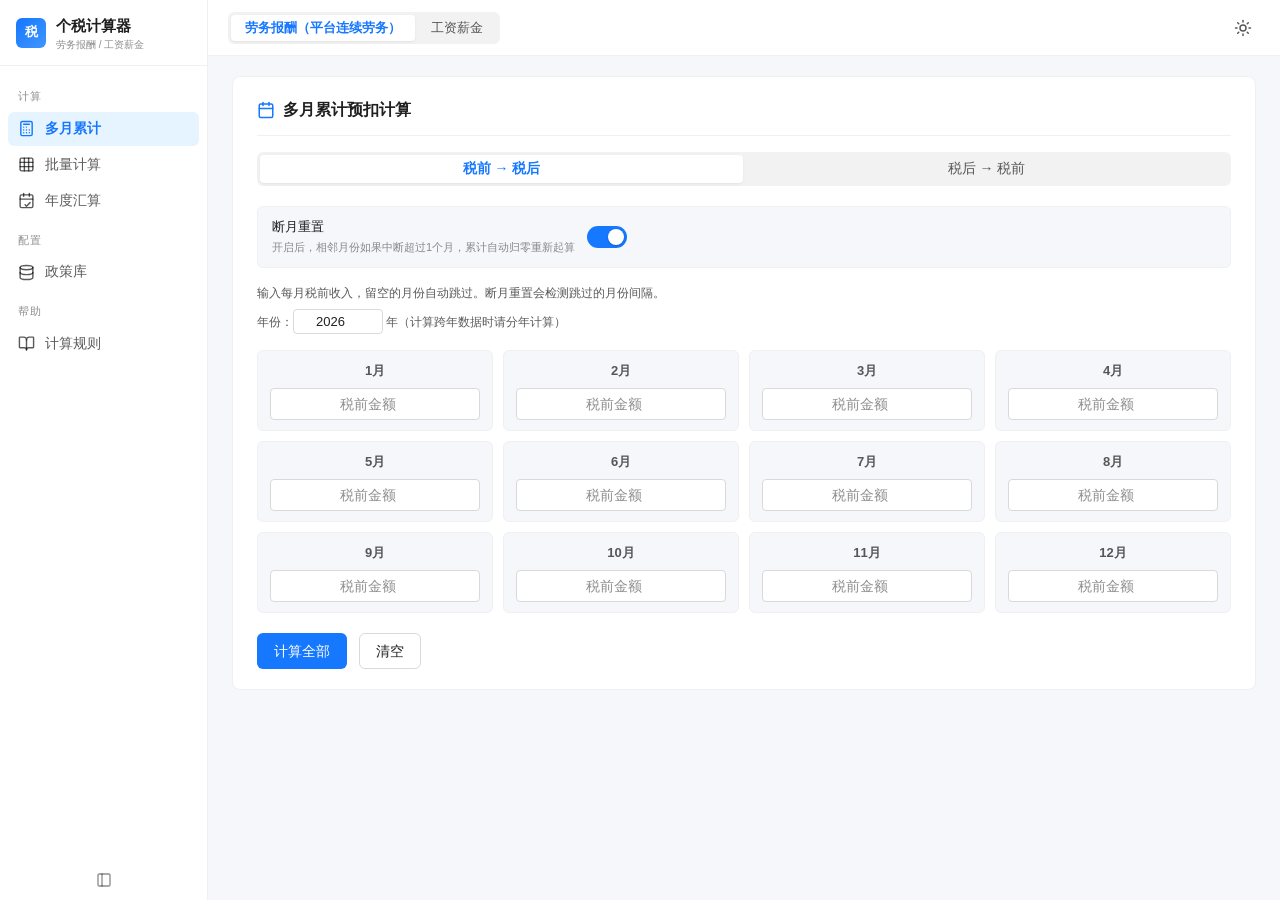
==== commit 4bd63dcb: "feat(汇算): 年度汇算清缴——综合所得合并计税、预扣估算+手填覆盖、应退/应补判定（回归门 154 项） - 新增 annual-engine.js（TaxAnnual）：收入额折算（工资全额/" ====
--- a/index.html
+++ b/index.html
@@ -29,6 +29,10 @@
         <span class="icon"><svg viewBox="0 0 24 24" fill="none" stroke="currentColor" stroke-width="2" stroke-linecap="round" stroke-linejoin="round"><rect width="18" height="18" x="3" y="3" rx="2"/><path d="M3 9h18"/><path d="M3 15h18"/><path d="M9 3v18"/><path d="M15 3v18"/></svg></span>
         <span class="menu-label">批量计算</span>
       </button>
+      <button class="menu-item" data-route="annual">
+        <span class="icon"><svg viewBox="0 0 24 24" fill="none" stroke="currentColor" stroke-width="2" stroke-linecap="round" stroke-linejoin="round"><path d="M8 2v4"/><path d="M16 2v4"/><rect width="18" height="18" x="3" y="4" rx="2"/><path d="M3 10h18"/><path d="m17 15-5 5-2-2"/></svg></span>
+        <span class="menu-label">年度汇算</span>
+      </button>
       <div class="menu-group">配置</div>
       <button class="menu-item" data-route="policy">
         <span class="icon"><svg viewBox="0 0 24 24" fill="none" stroke="currentColor" stroke-width="2" stroke-linecap="round" stroke-linejoin="round"><ellipse cx="12" cy="5" rx="9" ry="3"/><path d="M3 5V19A9 3 0 0 0 21 19V5"/><path d="M3 12A9 3 0 0 0 21 12"/></svg></span>
@@ -348,10 +352,13 @@
         </div>
       </section>
 
+      <!-- ==================== 年度汇算（JS 渲染） ==================== -->
+      <section class="page" id="page-annual"></section>
+
     </main>
-    <div id="print-report" class="print-report"></div>
   </div>
 </div>
+<div id="print-report" class="print-report"></div>
 
 <script src="tax-policy-data.js"></script>
 <script src="js/state.js"></script>
@@ -362,6 +369,7 @@
 <script src="js/exporter.js"></script>
 <script src="js/ui.js"></script>
 <script src="js/page-shared.js"></script>
+<script src="js/annual-engine.js"></script>
 <script src="js/page-multi.js"></script>
 <script src="js/batch-parse.js"></script>
 <script src="js/batch-calc.js"></script>
@@ -372,6 +380,7 @@
 <script src="js/page-params.js"></script>
 <script src="js/page-policy.js"></script>
 <script src="js/page-rules.js"></script>
+<script src="js/page-annual.js"></script>
 <script src="js/app.js"></script>
 <script src="js/print-report.js"></script>
 <script src="js/self-tests.js"></script>
--- a/css/print.css
+++ b/css/print.css
@@ -9,6 +9,9 @@
 
 @media print {
   @page { size: A4 portrait; margin: 14mm 12mm; }
+
+  /* 解除应用布局的视口高度/溢出约束，避免报告被裁剪 */
+  html, body { height: auto !important; overflow: visible !important; }
 
   body > *:not(#print-report) { display: none !important; }
   #print-report {
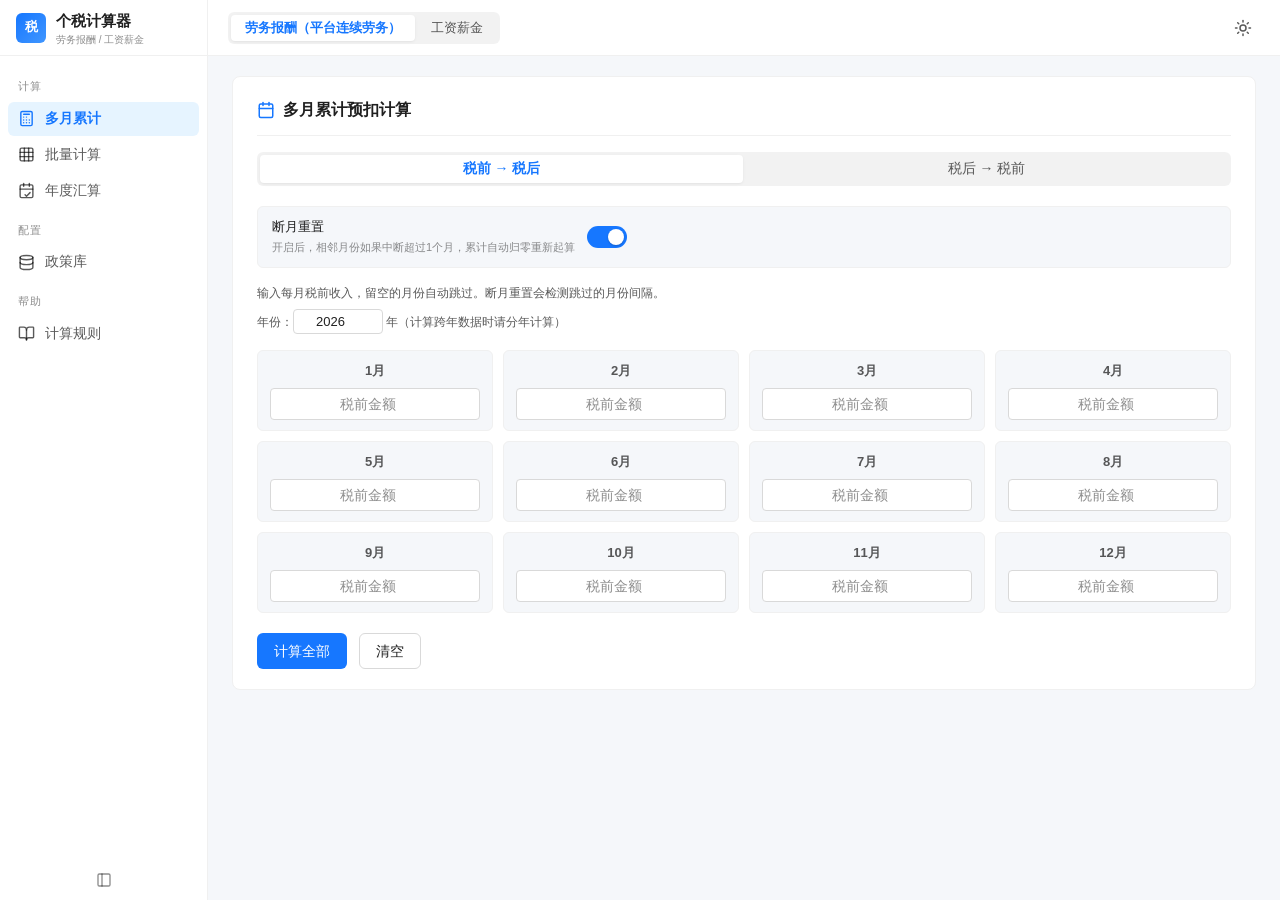
==== commit 3f124024: "feat(移动端): 手机端表格体验优化落地——768px 断点双 DOM 纯 CSS 切换（.only-desktop/.only-mobile）：逐月明细紧凑表+分层展开网格（方案C）、年终奖行转" ====
--- a/index.html
+++ b/index.html
@@ -8,6 +8,7 @@
 <link rel="stylesheet" href="css/base.css">
 <link rel="stylesheet" href="css/components.css">
 <link rel="stylesheet" href="css/layout.css">
+<link rel="stylesheet" href="css/mobile-tables.css">
 <link rel="stylesheet" href="css/print.css">
 </head>
 <body>
@@ -236,7 +237,7 @@
           </div>
           <div id="pm-storage-status" class="info-box compact"></div>
           <div class="info-box compact">
-            数据分三层：<strong>tax-policy-data.js</strong>（出厂种子，跨机拷贝即用）→ 本机浏览器自动存档（修改后即时保存，刷新自动加载）→ Excel / JSON 导出（人工备份与跨机同步）。数值为参考值，请以当地社保部门公布为准。
+            数据分两层：<strong>官方数据层</strong>（线上访问自动更新，file:// 打开时由 tax-policy-data.js 兜底）→ <strong>本机存档</strong>（修改后即时保存，刷新自动加载；官方更新时你改过的字段保留并标 ⟲，可一键恢复官方值）。另有 Excel / JSON 导出备份。数值为参考值，请以当地社保部门公布为准。
           </div>
           <div class="row-flex" style="margin-bottom:14px;">
             <div class="sp-field" style="width:180px;"><label>城市</label><select id="pm-city" onchange="PagePolicy.onPmCityChange()"></select></div>
@@ -244,7 +245,7 @@
             <button class="btn btn-secondary btn-sm" onclick="PagePolicy.pmAddCity()">新增城市</button>
             <button class="btn btn-secondary btn-sm" onclick="PagePolicy.pmAddYear()">新增年度</button>
             <button class="btn btn-secondary btn-sm" onclick="PagePolicy.pmDeleteYear()">删除当前年度</button>
-            <button class="btn btn-secondary btn-sm" onclick="PagePolicy.pmResetToSeed()">恢复数据文件默认</button>
+            <button class="btn btn-secondary btn-sm" onclick="PagePolicy.pmResetToSeed()">恢复官方默认数据</button>
           </div>
           <div class="row-flex" style="margin-bottom:14px;">
             <div class="sp-field" style="width:170px;"><label>生效起（YYYY-MM）</label><input class="pm-item-input" style="text-align:left;" id="pm-eff-start" onchange="PagePolicy.onPmEffectiveChange()"></div>
@@ -381,6 +382,7 @@
 <script src="js/page-policy.js"></script>
 <script src="js/page-rules.js"></script>
 <script src="js/page-annual.js"></script>
+<script src="js/page-share.js"></script>
 <script src="js/app.js"></script>
 <script src="js/print-report.js"></script>
 <script src="js/self-tests.js"></script>
--- a/css/components.css
+++ b/css/components.css
@@ -191,6 +191,25 @@
   padding: 4px 8px;
   font-size: 12px;
   text-align: right;
+}
+
+/* 政策库编辑器：本地改动字段的「恢复官方值」角标 */
+.pm-restore-btn {
+  display: inline-block;
+  padding: 0 5px;
+  margin-left: 3px;
+  border: 1px solid var(--t-border);
+  border-radius: 4px;
+  background: var(--t-bg-container);
+  color: var(--t-text-2);
+  font-size: 11px;
+  line-height: 16px;
+  cursor: pointer;
+  vertical-align: middle;
+}
+.pm-restore-btn:hover {
+  color: var(--t-primary);
+  border-color: var(--t-primary);
 }
 
 /* ---------- 表格 ---------- */
--- a/css/layout.css
+++ b/css/layout.css
@@ -29,7 +29,8 @@
   display: flex;
   align-items: center;
   gap: 10px;
-  padding: 14px 16px;
+  height: var(--t-topbar-h);
+  padding: 0 16px;
   border-bottom: 1px solid var(--t-split);
   flex-shrink: 0;
 }
@@ -79,7 +80,7 @@
 .sidebar.collapsed .brand-name,
 .sidebar.collapsed .menu-label,
 .sidebar.collapsed .menu-group { display: none; }
-.sidebar.collapsed .sidebar-brand { justify-content: center; padding: 14px 8px; }
+.sidebar.collapsed .sidebar-brand { justify-content: center; padding: 0 8px; }
 .sidebar.collapsed .menu-item { justify-content: center; padding: 9px 0; }
 
 /* 折叠按钮（桌面端） */
--- a/css/mobile-tables.css
+++ b/css/mobile-tables.css
@@ -0,0 +1,194 @@
+/* ============================================================
+   mobile-tables.css — ≤768px 移动端表格体验
+   机制：断点 768px（与 layout.css 抽屉断点一致）纯 CSS 切换，实时跟随窗口宽度；
+   变形表走双 DOM（.only-desktop / .only-mobile 二选一显示，渲染函数同时输出两份）；
+   宽表走 .scroll-x 滑动增强（ui.js enhanceScrollX 加 .is-scrollable / .at-end）。
+   桌面端（>768px）零改动；打印永远输出桌面形态（print.css 归口规则）。
+   设计规格：docs/superpowers/specs/2026-09-07-mobile-table-experience-design.md
+   ============================================================ */
+
+/* ---------- 双 DOM 显隐（默认桌面，断点内反转） ---------- */
+.only-mobile { display: none; }
+
+@media (max-width: 768px) {
+  .only-desktop { display: none; }
+  .only-mobile { display: block; }
+}
+
+/* ---------- 宽表滑动增强（吸附首列 + 右缘淡出；全局生效，不溢出时零影响） ---------- */
+.scroll-x.is-scrollable th:first-child,
+.scroll-x.is-scrollable td:first-child:not(.span-row) {
+  position: sticky;
+  left: 0;
+  z-index: 1;
+  background: var(--t-bg-container);
+  box-shadow: var(--t-shadow-divider);
+}
+.scroll-x.is-scrollable th:first-child { background: var(--t-bg-header); }
+/* 行悬浮/合计行背景需同步实底，避免吸附列透出下层内容 */
+.scroll-x.is-scrollable tbody tr:hover td:first-child { background: var(--t-bg-hover); }
+.scroll-x.is-scrollable tr.total-row td:first-child { background: var(--t-bg-header); }
+.scroll-x.is-scrollable:not(.at-end) {
+  -webkit-mask-image: linear-gradient(to right, #000 0, #000 calc(100% - 28px), transparent 100%);
+  mask-image: linear-gradient(to right, #000 0, #000 calc(100% - 28px), transparent 100%);
+}
+
+@media (max-width: 768px) {
+
+  /* ---------- 逐月明细紧凑表（方案 C：分层展开，5 列零横向滑动） ---------- */
+  .m-compact { width: 100%; border-collapse: collapse; }
+  .m-compact th {
+    padding: 8px 6px;
+    text-align: right;
+    font-size: 12px;
+    color: var(--t-text-2);
+    font-weight: 500;
+    white-space: nowrap;
+    border-bottom: 1px solid var(--t-split);
+    background: var(--t-bg-header);
+  }
+  .m-compact th:first-child { text-align: left; }
+  .m-compact td {
+    padding: 10px 6px;
+    text-align: right;
+    border-bottom: 1px solid var(--t-split);
+    font-size: 13px;
+    color: var(--t-text);
+  }
+  .m-compact td:first-child { text-align: left; color: var(--t-text-2); white-space: nowrap; }
+  .m-compact td.highlight { font-weight: 700; color: var(--t-success); }
+  .m-compact td.tax-col { color: var(--t-error); font-weight: 600; }
+  .m-compact tr.bonus-row td { background: rgba(22, 119, 255, 0.06); }
+  .m-compact tr.subtotal-row td { background: var(--t-bg-header); font-weight: 600; }
+  .m-compact tr.total-row td {
+    background: var(--t-bg-header);
+    border-top: 2px solid var(--t-primary);
+    font-weight: 700;
+  }
+
+  /* 月份列内的展开/收起按钮 */
+  .m-expand-btn {
+    display: inline-flex;
+    align-items: center;
+    justify-content: center;
+    width: 22px;
+    height: 22px;
+    margin-left: 5px;
+    border: 1px solid var(--t-border);
+    border-radius: 50%;
+    background: var(--t-bg-input);
+    color: var(--t-text-3);
+    font-size: 10px;
+    line-height: 1;
+    cursor: pointer;
+    vertical-align: middle;
+    padding: 0;
+    transition: transform 0.2s, color 0.2s, border-color 0.2s;
+  }
+  .m-expand-btn.open { transform: rotate(180deg); color: var(--t-primary); border-color: var(--t-primary); }
+
+  /* 展开行：其余列转 label:value 网格（展开态仅 DOM class，不进 TaxState） */
+  .m-detail-row { display: none; }
+  .m-detail-row.open { display: table-row; }
+  .m-detail-row td {
+    text-align: left;
+    background: var(--t-bg-layout);
+    border-bottom: 1px solid var(--t-split);
+  }
+  html.theme-dark .m-detail-row td { background: rgba(255, 255, 255, 0.04); }
+  .m-detail-grid {
+    display: grid;
+    grid-template-columns: 1fr 1fr;
+    gap: 0 14px;
+    padding: 6px 8px 10px;
+  }
+  .m-detail-grid .mi {
+    display: flex;
+    justify-content: space-between;
+    align-items: baseline;
+    gap: 8px;
+    border-bottom: 1px dashed var(--t-split);
+    padding: 6px 0;
+    min-width: 0;
+  }
+  .m-detail-grid .mi.wide { grid-column: 1 / -1; }
+  .m-detail-grid .mi .k { font-size: 11px; color: var(--t-text-3); white-space: nowrap; flex-shrink: 0; }
+  .m-detail-grid .mi .v {
+    font-size: 12px;
+    color: var(--t-text);
+    text-align: right;
+    font-variant-numeric: tabular-nums;
+    word-break: break-all;
+    min-width: 0;
+  }
+  .m-detail-grid .note-name { font-size: 12px; }
+  .m-detail-grid .note-policy { max-width: none; }
+
+  /* ---------- 年终奖方案对比卡（方案 B：行转卡片） ---------- */
+  .m-bonus-card {
+    border: 1px solid var(--t-split);
+    border-radius: var(--t-radius);
+    background: var(--t-bg-container);
+    padding: 12px 14px;
+    margin-bottom: 10px;
+  }
+  .m-bonus-card.active { border-color: var(--t-success); background: var(--t-success-bg); }
+  .m-bonus-head {
+    display: flex;
+    align-items: center;
+    justify-content: space-between;
+    font-size: 14px;
+    font-weight: 600;
+    margin-bottom: 8px;
+  }
+  .m-bonus-head .cur {
+    background: var(--t-success);
+    color: var(--t-text-inverse);
+    font-size: 11px;
+    font-weight: 700;
+    padding: 2px 10px;
+    border-radius: 12px;
+  }
+  .m-bonus-body { display: grid; grid-template-columns: 1fr 1fr; gap: 8px; }
+  .m-bonus-item { display: flex; flex-direction: column; gap: 2px; }
+  .m-bonus-item .k { font-size: 11px; color: var(--t-text-2); }
+  .m-bonus-item .v { font-size: 16px; font-weight: 600; font-variant-numeric: tabular-nums; }
+  .m-bonus-item .v.tax { color: var(--t-error); }
+  .m-bonus-note {
+    font-size: 11px;
+    color: var(--t-text-2);
+    line-height: 1.6;
+    margin-top: 8px;
+    padding-top: 8px;
+    border-top: 1px dashed var(--t-split);
+  }
+
+  /* ---------- 政策编辑险种字段卡（输入竖排，14px 可读可点） ---------- */
+  .pm-card {
+    border: 1px solid var(--t-split);
+    border-radius: var(--t-radius);
+    background: var(--t-bg-container);
+    padding: 12px 14px;
+    margin-bottom: 10px;
+  }
+  .pm-card-head {
+    display: flex;
+    align-items: center;
+    justify-content: space-between;
+    font-size: 14px;
+    font-weight: 600;
+    padding-bottom: 8px;
+    margin-bottom: 10px;
+    border-bottom: 1px solid var(--t-split);
+  }
+  .pm-card-head .pending { color: var(--t-warning); font-size: 11px; font-weight: 400; }
+  .pm-card-fields { display: grid; grid-template-columns: 1fr 1fr; gap: 10px 12px; }
+  .pm-card-fields .f { display: flex; flex-direction: column; gap: 4px; min-width: 0; }
+  .pm-card-fields .f.wide { grid-column: 1 / -1; }
+  .pm-card-fields label { font-size: 12px; color: var(--t-text-2); }
+  .pm-card-fields .pm-item-input {
+    font-size: 14px;
+    text-align: left;
+    padding: 7px 10px;
+  }
+}
--- a/css/print.css
+++ b/css/print.css
@@ -12,6 +12,10 @@
 
   /* 解除应用布局的视口高度/溢出约束，避免报告被裁剪 */
   html, body { height: auto !important; overflow: visible !important; }
+
+  /* 打印永远输出桌面表格：隐藏移动形态、恢复桌面形态（mobile-tables.css 归口） */
+  .only-mobile { display: none !important; }
+  .only-desktop { display: block !important; }
 
   body > *:not(#print-report) { display: none !important; }
   #print-report {
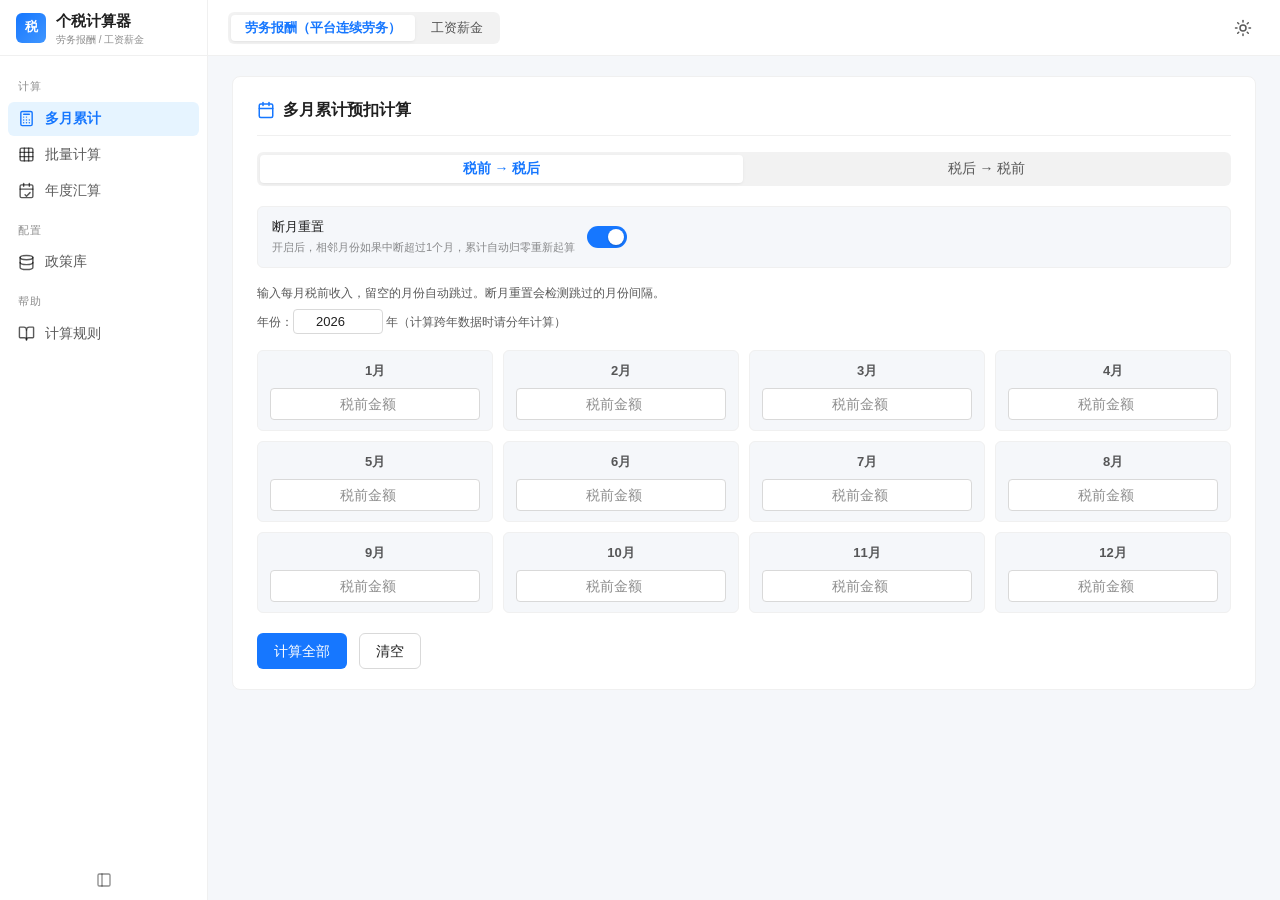
==== commit 119180a0: "feat(导出): Excel 公式明细带样式导出——根因 SheetJS 社区版不支持写样式，引入 ExcelJS 4.4.0（947KB 本地+jsdelivr 钉版，懒加载不影响首屏，失败回退纯" ====
--- a/index.html
+++ b/index.html
@@ -367,6 +367,7 @@
 <script src="js/tax-engine.js"></script>
 <script src="js/policy-library.js"></script>
 <script src="js/social-insurance.js"></script>
+<script src="js/export-style.js"></script>
 <script src="js/exporter.js"></script>
 <script src="js/ui.js"></script>
 <script src="js/page-shared.js"></script>
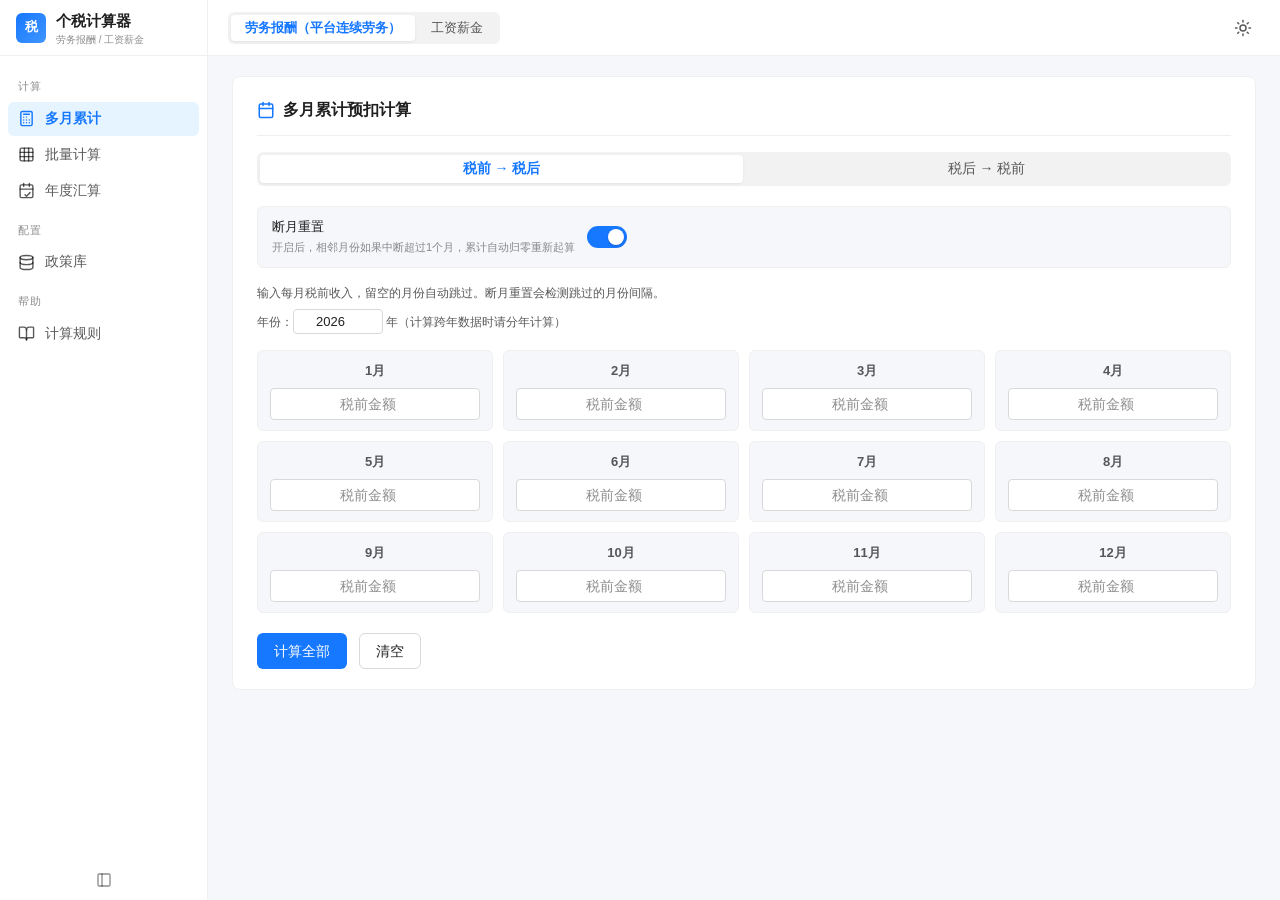
==== commit da970a9e: "fix(加载): 首帧前内联恢复主题与侧栏折叠态，消除「先浅色展开→再变深色收缩」闪烁（anti-FOUC）——根因是恢复逻辑挂在 DOMContentLoaded（等完 body 底部 26 个同步" ====
--- a/index.html
+++ b/index.html
@@ -4,6 +4,14 @@
 <meta charset="UTF-8">
 <meta name="viewport" content="width=device-width, initial-scale=1.0">
 <title>个税计算器 · 劳务报酬 / 工资薪金</title>
+<script>
+/* 首帧前恢复主题（anti-FOUC）：必须内联在 CSS 之前，逻辑与 app.js initTheme 保持一致 */
+try {
+  var _t = localStorage.getItem('tc-theme');
+  if (_t ? _t === 'dark' : (window.matchMedia && matchMedia('(prefers-color-scheme: dark)').matches))
+    document.documentElement.classList.add('theme-dark');
+} catch (e) {}
+</script>
 <link rel="stylesheet" href="css/tokens.css">
 <link rel="stylesheet" href="css/base.css">
 <link rel="stylesheet" href="css/components.css">
@@ -49,6 +57,7 @@
       <svg viewBox="0 0 24 24" fill="none" stroke="currentColor" stroke-width="2" stroke-linecap="round" stroke-linejoin="round"><rect width="18" height="18" x="3" y="3" rx="2"/><path d="M9 3v18"/></svg>
     </button>
   </aside>
+  <script>try{if(localStorage.getItem('tc-sidebar-collapsed')==='1')document.getElementById('sidebar').classList.add('collapsed')}catch(e){}</script>
   <div class="drawer-mask" id="drawer-mask"></div>
 
   <!-- ==================== 主区 ==================== -->
@@ -65,7 +74,7 @@
       <span class="spacer"></span>
       <button class="icon-btn" id="theme-toggle" title="切换亮暗主题">
         <svg class="icon-sun" viewBox="0 0 24 24" fill="none" stroke="currentColor" stroke-width="2" stroke-linecap="round" stroke-linejoin="round"><circle cx="12" cy="12" r="4"/><path d="M12 2v2"/><path d="M12 20v2"/><path d="m4.93 4.93 1.41 1.41"/><path d="m17.66 17.66 1.41 1.41"/><path d="M2 12h2"/><path d="M20 12h2"/><path d="m6.34 17.66-1.41 1.41"/><path d="m19.07 4.93-1.41 1.41"/></svg>
-        <svg class="icon-moon" viewBox="0 0 24 24" fill="none" stroke="currentColor" stroke-width="2" stroke-linecap="round" stroke-linejoin="round" style="display:none;"><path d="M12 3a6 6 0 0 0 9 9 9 9 0 1 1-9-9Z"/></svg>
+        <svg class="icon-moon" viewBox="0 0 24 24" fill="none" stroke="currentColor" stroke-width="2" stroke-linecap="round" stroke-linejoin="round"><path d="M12 3a6 6 0 0 0 9 9 9 9 0 1 1-9-9Z"/></svg>
       </button>
     </header>
 
--- a/css/layout.css
+++ b/css/layout.css
@@ -125,6 +125,10 @@
 }
 .topbar .icon-btn:hover { color: var(--t-text); background: var(--t-bg-hover); }
 .topbar .icon-btn svg { width: 18px; height: 18px; }
+/* 主题图标跟随 html.theme-dark 切换（首帧即正确，不依赖 JS 内联样式） */
+#theme-toggle .icon-moon { display: none; }
+html.theme-dark #theme-toggle .icon-moon { display: block; }
+html.theme-dark #theme-toggle .icon-sun { display: none; }
 
 .topbar-income .seg-btn { padding: 4px 14px; font-size: 13px; }
 
